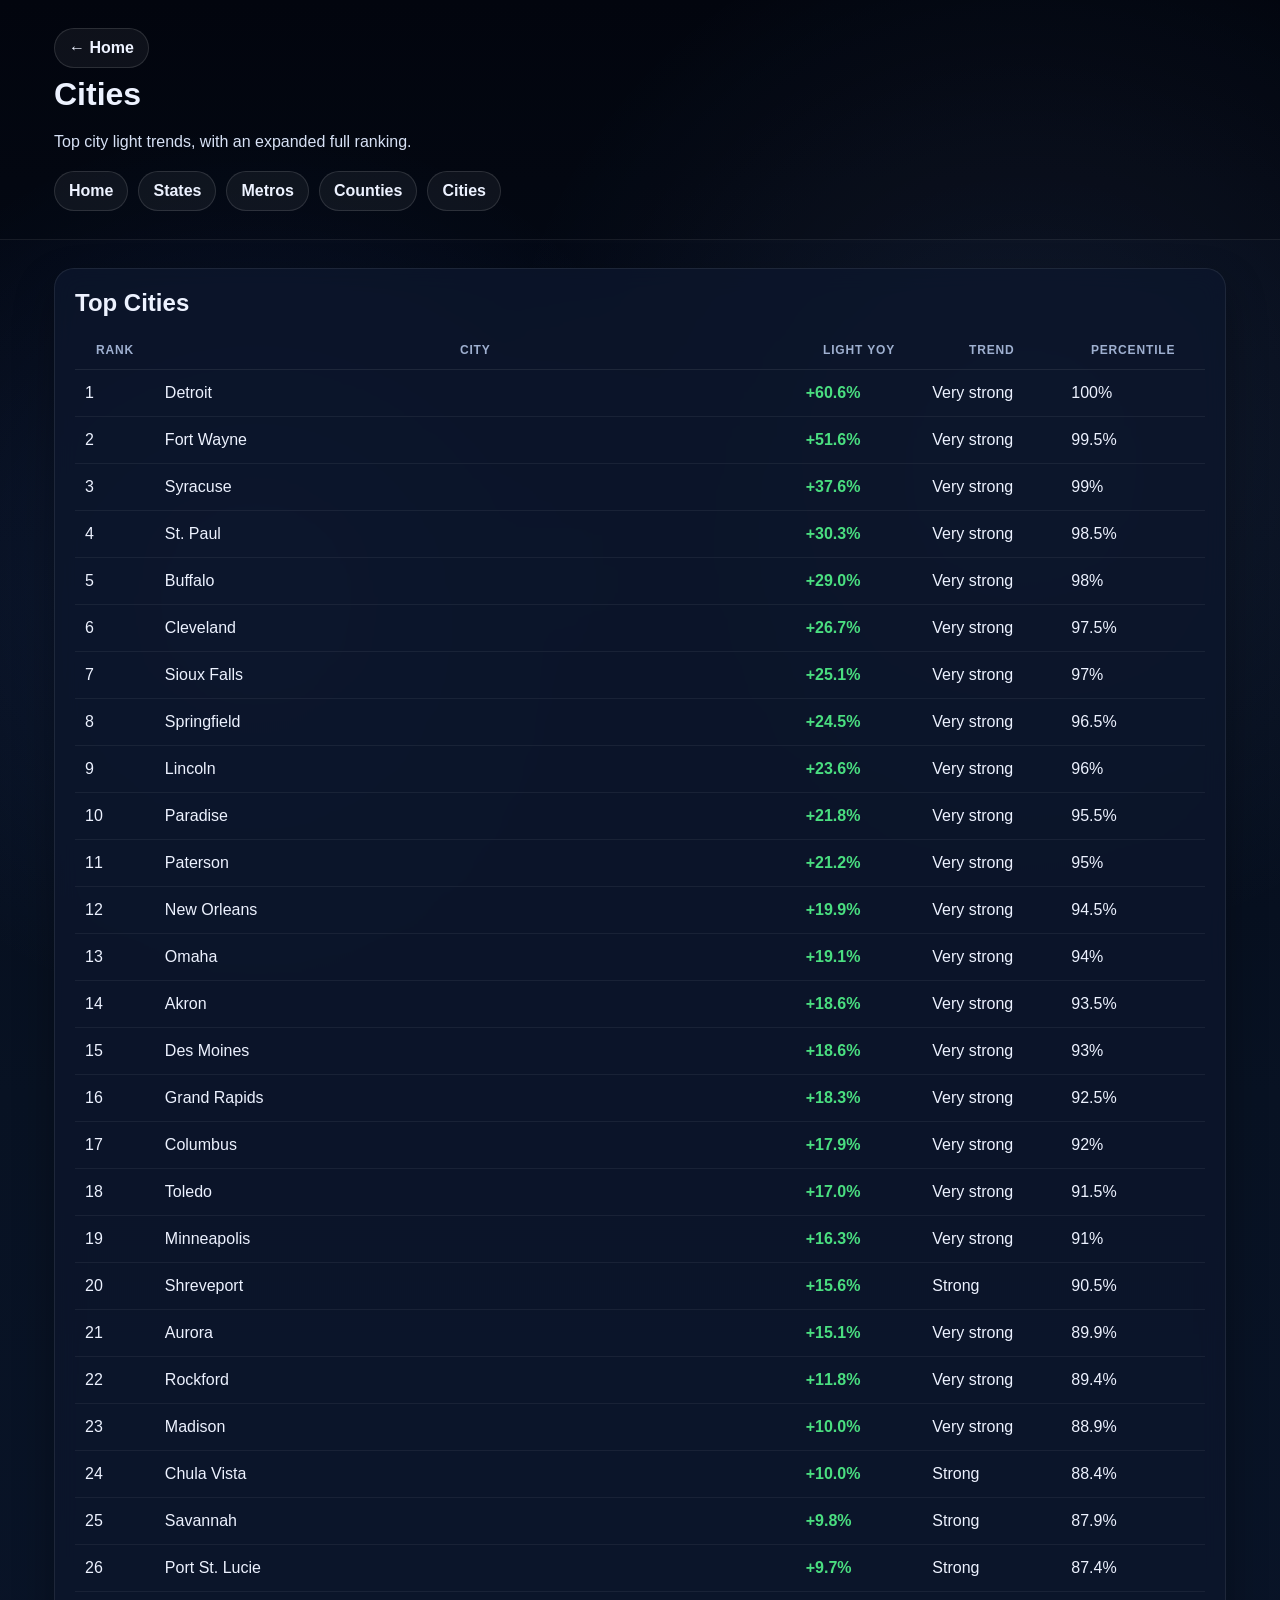
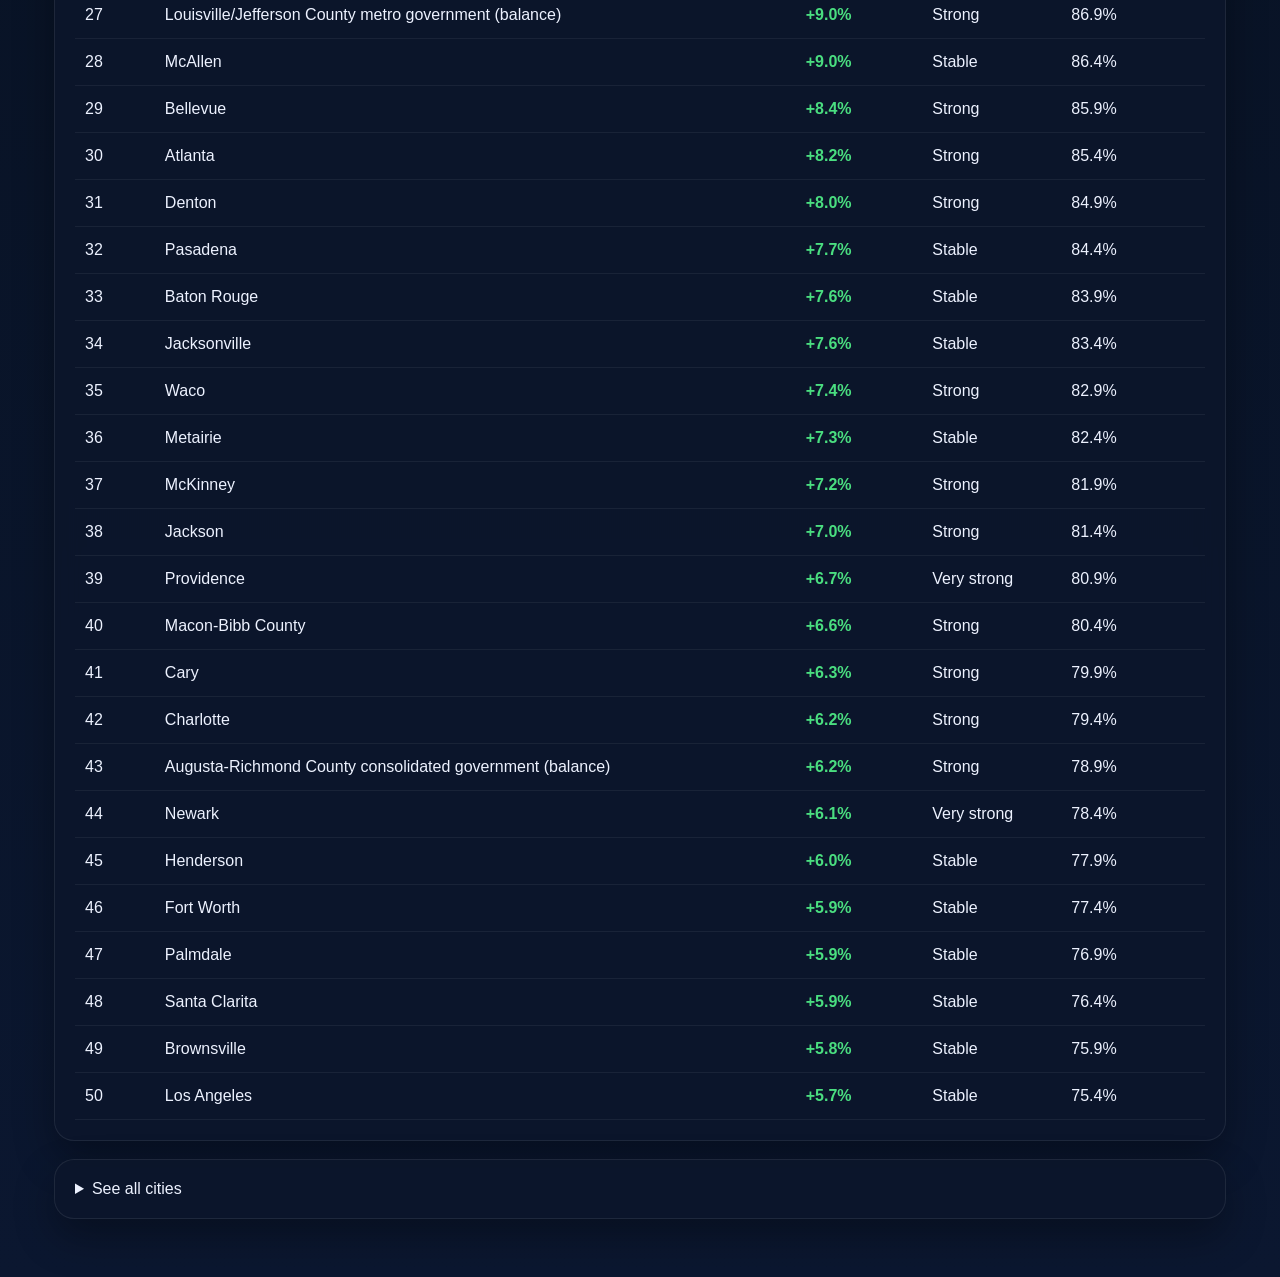
==== docs/cities.html @ ebafcfeb "Finalize streamlined navigation and place profile UX" ====
<!DOCTYPE html>
<html lang="en">
<head>
  <meta charset="utf-8" />
  <title>Cities | Econ Light Monitor</title>
  <meta name="viewport" content="width=device-width, initial-scale=1" />
  <link rel="stylesheet" href="styles.css" />
</head>
<body>
  <header class="sub-hero">
    <div class="wrap sub-hero-inner">
      <div>
        <a class="back-link" href="index.html">← Home</a>
        <h1>Cities</h1>
        <p class="body-copy">Top city light trends, with an expanded full ranking.</p>
      </div>
      <div class="homepage-nav">
        <a class="dataset-link" href="index.html">Home</a>
        <a class="dataset-link" href="states.html">States</a>
        <a class="dataset-link" href="metros.html">Metros</a>
        <a class="dataset-link" href="counties.html">Counties</a>
        <a class="dataset-link" href="cities.html">Cities</a>
      </div>
    </div>
  </header>

  <main class="wrap">
    <section class="card">
      <div class="card-header"><h2>Top Cities</h2></div>
      <div class="table-wrap">
        <table id="topTable">
          <thead><tr><th>Rank</th><th>City</th><th>Light YoY</th><th>Trend</th><th>Percentile</th></tr></thead>
          <tbody></tbody>
        </table>
      </div>
    </section>

    <details class="card expanded-list">
      <summary>See all cities</summary>
      <div class="table-wrap">
        <table id="fullRankingTable">
          <thead><tr><th>Rank</th><th>City</th><th>Light YoY</th><th>Trend</th><th>Percentile</th></tr></thead>
          <tbody></tbody>
        </table>
      </div>
    </details>
  </main>

  <script src="ranking_page.js" data-dataset="cities"></script>
</body>
</html>
---- docs/styles.css ----
:root {
  --bg: #07101f;
  --card: rgba(12, 22, 44, 0.84);
  --border: rgba(255, 255, 255, 0.08);
  --text: #edf2ff;
  --muted: #9fb0d0;
  --accent: #6aa8ff;
  --accent-2: #95c8ff;
  --positive: #4ade80;
  --negative: #fb7185;
  --shadow: 0 18px 40px rgba(0, 0, 0, 0.32);
}

* {
  box-sizing: border-box;
}

body {
  margin: 0;
  font-family: Inter, Arial, sans-serif;
  background:
    radial-gradient(circle at 20% 20%, rgba(87, 138, 255, 0.12), transparent 18%),
    radial-gradient(circle at 80% 15%, rgba(140, 180, 255, 0.1), transparent 20%),
    linear-gradient(180deg, #020611 0%, #081223 38%, #0b1730 100%);
  color: var(--text);
  min-height: 100vh;
  overflow-x: hidden;
}

.stars,
.stars-2,
.stars-3 {
  position: fixed;
  inset: 0;
  pointer-events: none;
  z-index: 0;
  background-repeat: repeat;
  opacity: 0.5;
}

.stars {
  background-image:
    radial-gradient(2px 2px at 20px 30px, rgba(255,255,255,0.85), transparent),
    radial-gradient(1.5px 1.5px at 120px 80px, rgba(255,255,255,0.7), transparent),
    radial-gradient(1.8px 1.8px at 220px 150px, rgba(255,255,255,0.75), transparent),
    radial-gradient(2px 2px at 340px 60px, rgba(255,255,255,0.7), transparent),
    radial-gradient(1.4px 1.4px at 440px 140px, rgba(255,255,255,0.7), transparent);
  background-size: 500px 220px;
}

.stars-2 {
  opacity: 0.25;
  background-image:
    radial-gradient(2px 2px at 40px 120px, rgba(173,216,255,0.9), transparent),
    radial-gradient(1.5px 1.5px at 180px 40px, rgba(173,216,255,0.8), transparent),
    radial-gradient(1.8px 1.8px at 300px 160px, rgba(173,216,255,0.7), transparent);
  background-size: 420px 250px;
}

.stars-3 {
  opacity: 0.15;
  background-image:
    radial-gradient(1.4px 1.4px at 90px 60px, rgba(255,255,255,0.8), transparent),
    radial-gradient(1.2px 1.2px at 260px 130px, rgba(255,255,255,0.8), transparent),
    radial-gradient(1.6px 1.6px at 390px 70px, rgba(255,255,255,0.8), transparent);
  background-size: 460px 260px;
}

.moon {
  position: fixed;
  top: 42px;
  right: 64px;
  width: 88px;
  height: 88px;
  border-radius: 50%;
  background:
    radial-gradient(circle at 35% 30%, rgba(255,255,255,0.92), rgba(235,240,255,0.75) 48%, rgba(230,235,255,0.2) 72%, transparent 75%);
  box-shadow:
    0 0 30px rgba(220,230,255,0.18),
    0 0 80px rgba(200,215,255,0.08);
  z-index: 0;
  opacity: 0.9;
}

.hero {
  position: relative;
  z-index: 1;
  min-height: 560px;
  padding: 56px 24px 34px;
  overflow: hidden;
  border-bottom: 1px solid rgba(255,255,255,0.06);
}

.hero-overlay {
  position: absolute;
  inset: 0;
  background:
    radial-gradient(circle at 50% 10%, rgba(89, 145, 255, 0.2), transparent 28%),
    linear-gradient(180deg, rgba(4, 10, 24, 0.3), rgba(4, 10, 24, 0.75));
}

.hero-globe {
  position: absolute;
  right: -120px;
  top: 40px;
  width: 430px;
  height: 430px;
  border-radius: 50%;
  background:
    radial-gradient(circle at 35% 35%, rgba(255,255,255,0.08), transparent 18%),
    radial-gradient(circle at 45% 52%, rgba(255,208,120,0.14), transparent 10%),
    radial-gradient(circle at 50% 50%, rgba(90,130,255,0.24), rgba(5,14,28,0.92) 60%);
  box-shadow:
    0 0 90px rgba(106,168,255,0.14),
    inset -40px -30px 80px rgba(0,0,0,0.48);
  opacity: 0.95;
}

.city-glow {
  position: absolute;
  left: 0;
  right: 0;
  bottom: -30px;
  height: 150px;
  background:
    linear-gradient(180deg, transparent 0%, rgba(255, 196, 122, 0.02) 20%, rgba(255, 196, 122, 0.08) 60%, rgba(255, 196, 122, 0.14) 100%),
    repeating-linear-gradient(
      90deg,
      rgba(255, 213, 128, 0.18) 0 4px,
      transparent 4px 14px,
      rgba(255, 180, 100, 0.12) 14px 18px,
      transparent 18px 30px
    );
  opacity: 0.7;
}

.wrap {
  position: relative;
  z-index: 1;
  max-width: 1220px;
  margin: 0 auto;
  padding: 0 24px;
}

.hero-inner {
  display: grid;
  grid-template-columns: 1.2fr 0.88fr;
  gap: 28px;
  align-items: center;
}

.eyebrow {
  display: inline-block;
  font-size: 12px;
  letter-spacing: 0.16em;
  text-transform: uppercase;
  color: var(--accent-2);
  margin-bottom: 14px;
}

.hero h1 {
  margin: 0;
  font-size: 60px;
  line-height: 1.02;
  letter-spacing: -0.03em;
}

.hero-main-copy {
  margin: 14px 0 12px;
  font-size: 20px;
  color: #d6e3ff;
  line-height: 1.55;
  max-width: 780px;
}

.hero-subtext {
  color: var(--muted);
  font-size: 14px;
  margin-bottom: 16px;
}

.homepage-nav,
.dataset-toggle {
  display: flex;
  flex-wrap: wrap;
  gap: 10px;
  margin-top: 10px;
}

.dataset-link,
.back-link,
.dataset-btn {
  display: inline-flex;
  align-items: center;
  padding: 10px 14px;
  border-radius: 999px;
  border: 1px solid rgba(255,255,255,0.12);
  background: rgba(255,255,255,0.05);
  color: var(--text);
  text-decoration: none;
  font-weight: 600;
  cursor: pointer;
}

.dataset-btn.active {
  background: rgba(106, 168, 255, 0.18);
  border-color: rgba(106, 168, 255, 0.4);
  color: white;
}

.hero-stat-grid,
.hero-stats {
  display: grid;
  gap: 14px;
}

.glass,
.card,
.summary-card,
.insight-card,
.home-list-card {
  background: rgba(12, 22, 44, 0.84);
  border: 1px solid var(--border);
  border-radius: 20px;
  box-shadow: var(--shadow);
  backdrop-filter: blur(12px);
}

.hero-stat {
  padding: 18px 20px;
}

.stat-label,
.summary-title {
  font-size: 12px;
  text-transform: uppercase;
  letter-spacing: 0.08em;
  color: var(--muted);
  margin-bottom: 10px;
}

.stat-value,
.summary-number {
  font-size: 32px;
  font-weight: 700;
  color: white;
}

.stat-value.small,
.summary-number.small {
  font-size: 24px;
}

.stat-note {
  color: #d7e1f5;
  line-height: 1.5;
}

main.wrap {
  padding-top: 28px;
  padding-bottom: 40px;
}

.intro-grid {
  display: grid;
  grid-template-columns: 1.38fr 0.86fr;
  gap: 18px;
  margin-bottom: 18px;
}

.summary-grid {
  display: grid;
  grid-template-columns: repeat(4, 1fr);
  gap: 18px;
  margin-bottom: 18px;
}

.insight-grid {
  display: grid;
  grid-template-columns: repeat(3, 1fr);
  gap: 18px;
  margin-bottom: 18px;
}

.homepage-lists {
  display: grid;
  grid-template-columns: repeat(2, 1fr);
  gap: 18px;
  margin-bottom: 18px;
}

.card,
.summary-card,
.insight-card,
.home-list-card {
  padding: 20px;
}

.card {
  margin-bottom: 18px;
}

.card-header {
  display: flex;
  justify-content: space-between;
  gap: 12px;
  align-items: center;
  margin-bottom: 14px;
}

.card-header h2 {
  margin: 0;
  font-size: 24px;
}

.badge {
  display: inline-flex;
  align-items: center;
  border-radius: 999px;
  padding: 7px 12px;
  background: rgba(106, 168, 255, 0.12);
  border: 1px solid rgba(106, 168, 255, 0.28);
  color: var(--accent-2);
  font-size: 12px;
  text-transform: uppercase;
  letter-spacing: 0.08em;
}

.badge.positive {
  background: rgba(74, 222, 128, 0.12);
  border-color: rgba(74, 222, 128, 0.25);
  color: #9ef0bb;
}

.badge.negative {
  background: rgba(251, 113, 133, 0.12);
  border-color: rgba(251, 113, 133, 0.25);
  color: #ffb3c0;
}

.intro-text,
.body-copy {
  color: #d7e1f5;
  line-height: 1.65;
}

.callout {
  margin-top: 14px;
  padding: 14px 16px;
  border-radius: 14px;
  background: rgba(255,255,255,0.04);
  border: 1px solid rgba(255,255,255,0.06);
  color: #dbe7ff;
}

.region-controls {
  display: grid;
  grid-template-columns: 1fr 1fr;
  gap: 16px;
  margin-top: 18px;
}

.home-search-controls {
  max-width: 900px;
}

.region-picker-wrap label {
  display: block;
  font-size: 13px;
  color: var(--muted);
  margin-bottom: 8px;
}

#regionPicker,
#regionSearch,
#globalSearch,
#globalSearchResults {
  width: 100%;
  padding: 12px 14px;
  border-radius: 12px;
  border: 1px solid rgba(255,255,255,0.12);
  background: rgba(255,255,255,0.08);
  color: white;
}

#regionPicker option,
#globalSearchResults option {
  background: #0f1c35;
  color: white;
}

.map-box {
  width: 100%;
  height: 530px;
  border-radius: 16px;
  overflow: hidden;
  border: 1px solid rgba(255,255,255,0.06);
  background:
    radial-gradient(circle at 30% 20%, rgba(255,255,255,0.06), transparent 12%),
    linear-gradient(180deg, rgba(6,10,20,0.75), rgba(9,20,38,0.9));
}

.mini-list {
  list-style: none;
  padding: 0;
  margin: 0;
}

.mini-list li {
  display: flex;
  justify-content: space-between;
  gap: 12px;
  padding: 10px 0;
  border-bottom: 1px solid rgba(255,255,255,0.06);
}

.subhead {
  margin: 18px 0 10px;
  font-size: 15px;
  color: var(--muted);
}

.grid {
  display: grid;
  grid-template-columns: 1fr 1fr;
  gap: 18px;
}

.table-wrap {
  overflow-x: auto;
}

table {
  width: 100%;
  border-collapse: collapse;
}

.map-toggle {
  display: flex;
  gap: 8px;
  flex-wrap: wrap;
}

.mini-map-box {
  width: 100%;
  height: 430px;
  border-radius: 16px;
  overflow: hidden;
  border: 1px solid rgba(255,255,255,0.06);
  background:
    radial-gradient(circle at 30% 20%, rgba(255,255,255,0.06), transparent 12%),
    linear-gradient(180deg, rgba(6,10,20,0.75), rgba(9,20,38,0.9));
}

.mini-map-fallback {
  height: 100%;
  display: flex;
  align-items: center;
  justify-content: center;
  color: #cfe1ff;
  text-align: center;
  padding: 20px;
}

thead th {
  font-size: 12px;
  text-transform: uppercase;
  letter-spacing: 0.07em;
  color: var(--muted);
  font-weight: 600;
  padding: 12px 10px;
  border-bottom: 1px solid rgba(255,255,255,0.08);
}

td {
  padding: 14px 10px;
  border-bottom: 1px solid rgba(255,255,255,0.06);
}

tbody tr {
  cursor: pointer;
}

tbody tr:hover {
  background: rgba(255,255,255,0.03);
}

.chart-box {
  height: 360px;
}

.chart-box.large {
  height: 430px;
}

.table-note {
  margin-top: 12px;
  color: var(--muted);
  font-size: 13px;
  line-height: 1.5;
}

.status-card {
  margin-bottom: 18px;
  padding: 16px 18px;
  border-radius: 18px;
  background: rgba(14, 25, 49, 0.72);
  border: 1px solid var(--border);
  box-shadow: var(--shadow);
}

.footer-strip {
  display: flex;
  justify-content: space-between;
  gap: 18px;
  align-items: center;
  padding: 18px 20px;
  border-radius: 18px;
  background: rgba(14, 25, 49, 0.72);
  border: 1px solid var(--border);
  box-shadow: var(--shadow);
  margin-top: 18px;
}

.footer-links {
  display: flex;
  gap: 14px;
  flex-wrap: wrap;
}

.footer-links a {
  color: #cfe1ff;
  text-decoration: none;
}

.sub-hero {
  border-bottom: 1px solid rgba(255,255,255,0.08);
  background: rgba(0,0,0,0.15);
}

.sub-hero-inner {
  padding-top: 28px;
  padding-bottom: 28px;
}

.sub-hero h1 {
  margin: 8px 0 10px;
}

.nowcast-grid {
  display: grid;
  grid-template-columns: repeat(3, 1fr);
  gap: 16px;
}

.pos {
  color: var(--positive);
  font-weight: 700;
}

.neg {
  color: var(--negative);
  font-weight: 700;
}

.neutral {
  color: #dbe7ff;
  font-weight: 700;
}

@media (max-width: 1100px) {
  .hero-inner,
  .intro-grid,
  .summary-grid,
  .insight-grid,
  .homepage-lists,
  .grid,
  .region-controls,
  .nowcast-grid,
  .footer-strip {
    grid-template-columns: 1fr;
    flex-direction: column;
    align-items: stretch;
  }

  .hero h1 {
    font-size: 42px;
  }

  .hero-main-copy {
    font-size: 18px;
  }

  .stat-value {
    font-size: 28px;
  }

  .hero-globe {
    width: 280px;
    height: 280px;
    right: -60px;
    top: 90px;
  }

  .map-box {
    height: 400px;
  }

  .moon {
    right: 20px;
    top: 20px;
    width: 68px;
    height: 68px;
  }


.search-card {
  margin-top: 18px;
  max-width: 900px;
  padding: 16px;
  border-radius: 18px;
  background: rgba(12, 22, 44, 0.7);
  border: 1px solid rgba(255,255,255,0.08);
  box-shadow: var(--shadow);
}

.search-card label {
  display: block;
  font-size: 13px;
  color: var(--muted);
  margin-bottom: 8px;
}

.search-card input,
.search-card select {
  width: 100%;
  padding: 12px 14px;
  border-radius: 12px;
  border: 1px solid rgba(255,255,255,0.12);
  background: rgba(255,255,255,0.08);
  color: white;
  margin-top: 8px;
}

.primary-link {
  background: rgba(106, 168, 255, 0.18);
  border-color: rgba(106, 168, 255, 0.4);
}

.home-main-grid {
  display: grid;
  grid-template-columns: 1.45fr 0.8fr;
  gap: 18px;
  margin-bottom: 18px;
}

.home-map-card,
.home-side-card {
  min-height: 100%;
}

.compact-summary-grid {
  margin-bottom: 18px;
}

.simple-steps {
  display: grid;
  gap: 12px;
}

.step-item {
  display: grid;
  grid-template-columns: 34px 1fr;
  gap: 12px;
  align-items: start;
  color: #d7e1f5;
  line-height: 1.55;
}

.step-num {
  width: 34px;
  height: 34px;
  display: inline-flex;
  align-items: center;
  justify-content: center;
  border-radius: 999px;
  background: rgba(106, 168, 255, 0.14);
  border: 1px solid rgba(106, 168, 255, 0.28);
  color: #dbe7ff;
  font-weight: 700;
}

.mini-divider {
  height: 1px;
  background: rgba(255,255,255,0.08);
  margin: 18px 0;
}

.clean-list {
  margin: 0;
  padding-left: 18px;
  color: #d7e1f5;
  line-height: 1.7;
}

.less-top-gap {
  margin-top: 0;
}

.less-bottom-gap {
  margin-bottom: 10px;
}

.text-link {
  color: #cfe1ff;
  text-decoration: none;
}

@media (max-width: 1100px) {
  .home-main-grid {
    grid-template-columns: 1fr;
  }
}


.simple-hero {
  min-height: 430px;
}

.single-column-hero {
  display: block;
}

.narrow-hero-copy {
  max-width: 820px;
}

.three-up {
  grid-template-columns: repeat(3, 1fr);
}

.state-picker-card {
  margin-bottom: 18px;
}

.profile-metric-list {
  display: grid;
  gap: 10px;
  color: #d7e1f5;
  line-height: 1.6;
}

.clickable-card {
  cursor: pointer;
}

.clickable-card:hover {
  background: rgba(255,255,255,0.04);
}

.neg,
.pos,
.neutral {
  font-weight: 700;
}

@media (max-width: 1100px) {
  .three-up {
    grid-template-columns: 1fr;
  }
}


.simple-hero {
  min-height: 430px;
}

.single-column-hero {
  display: block;
}

.narrow-hero-copy {
  max-width: 820px;
}

.hero-globe {
  display: none;
}

.three-up {
  grid-template-columns: repeat(3, 1fr);
}

.state-picker-card {
  margin-bottom: 18px;
}

.profile-metric-list {
  display: grid;
  gap: 10px;
  color: #d7e1f5;
  line-height: 1.6;
}

.clickable-card {
  cursor: pointer;
}

.clickable-card:hover {
  background: rgba(255,255,255,0.04);
}

.expanded-list summary {
  cursor: pointer;
  font-weight: 700;
  color: #edf2ff;
  padding: 4px 0 14px;
}

.expanded-list[open] summary {
  border-bottom: 1px solid rgba(255,255,255,0.08);
  margin-bottom: 12px;
}

.search-card {
  margin-top: 18px;
  max-width: 900px;
  padding: 16px;
  border-radius: 18px;
  background: rgba(12, 22, 44, 0.7);
  border: 1px solid rgba(255,255,255,0.08);
  box-shadow: var(--shadow);
}

.search-card label {
  display: block;
  font-size: 13px;
  color: var(--muted);
  margin-bottom: 8px;
}

.search-card input,
.search-card select {
  width: 100%;
  padding: 12px 14px;
  border-radius: 12px;
  border: 1px solid rgba(255,255,255,0.12);
  background: rgba(255,255,255,0.08);
  color: white;
  margin-top: 8px;
}

.search-card select option {
  background: #0f1c35;
  color: white;
}

.primary-link {
  background: rgba(106, 168, 255, 0.18);
  border-color: rgba(106, 168, 255, 0.4);
}

.home-main-grid {
  display: grid;
  grid-template-columns: 1.45fr 0.8fr;
  gap: 18px;
  margin-bottom: 18px;
}

.simple-steps {
  display: grid;
  gap: 12px;
}

.step-item {
  display: grid;
  grid-template-columns: 34px 1fr;
  gap: 12px;
  align-items: start;
  color: #d7e1f5;
  line-height: 1.55;
}

.step-num {
  width: 34px;
  height: 34px;
  display: inline-flex;
  align-items: center;
  justify-content: center;
  border-radius: 999px;
  background: rgba(106, 168, 255, 0.14);
  border: 1px solid rgba(106, 168, 255, 0.28);
  color: #dbe7ff;
  font-weight: 700;
}

.mini-divider {
  height: 1px;
  background: rgba(255,255,255,0.08);
  margin: 18px 0;
}

.map-toggle {
  display: flex;
  gap: 8px;
  flex-wrap: wrap;
}

.mini-map-box {
  width: 100%;
  height: 430px;
  border-radius: 16px;
  overflow: hidden;
  border: 1px solid rgba(255,255,255,0.06);
  background:
    radial-gradient(circle at 30% 20%, rgba(255,255,255,0.06), transparent 12%),
    linear-gradient(180deg, rgba(6,10,20,0.75), rgba(9,20,38,0.9));
}

.mini-map-fallback {
  height: 100%;
  display: flex;
  align-items: center;
  justify-content: center;
  color: #cfe1ff;
  text-align: center;
  padding: 20px;
}

@media (max-width: 1100px) {
  .three-up,
  .home-main-grid {
    grid-template-columns: 1fr;
  }
}


}
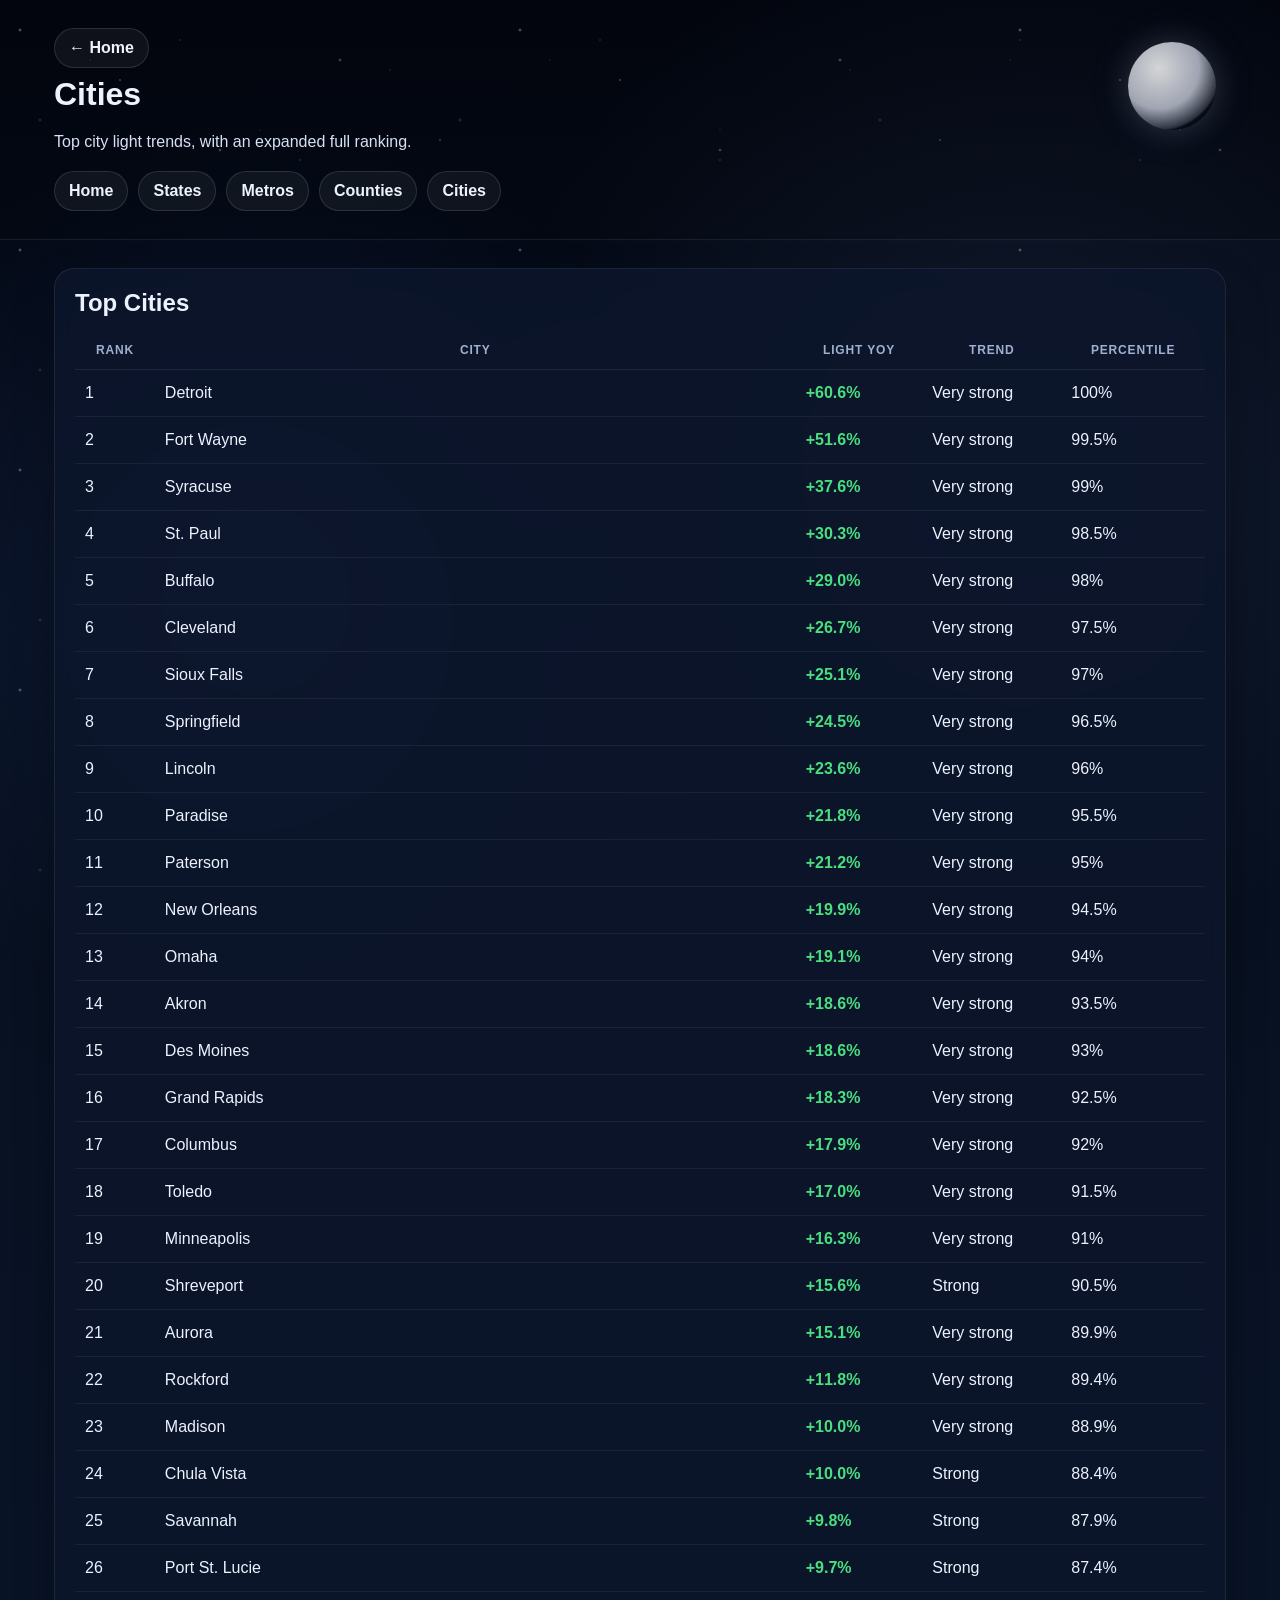
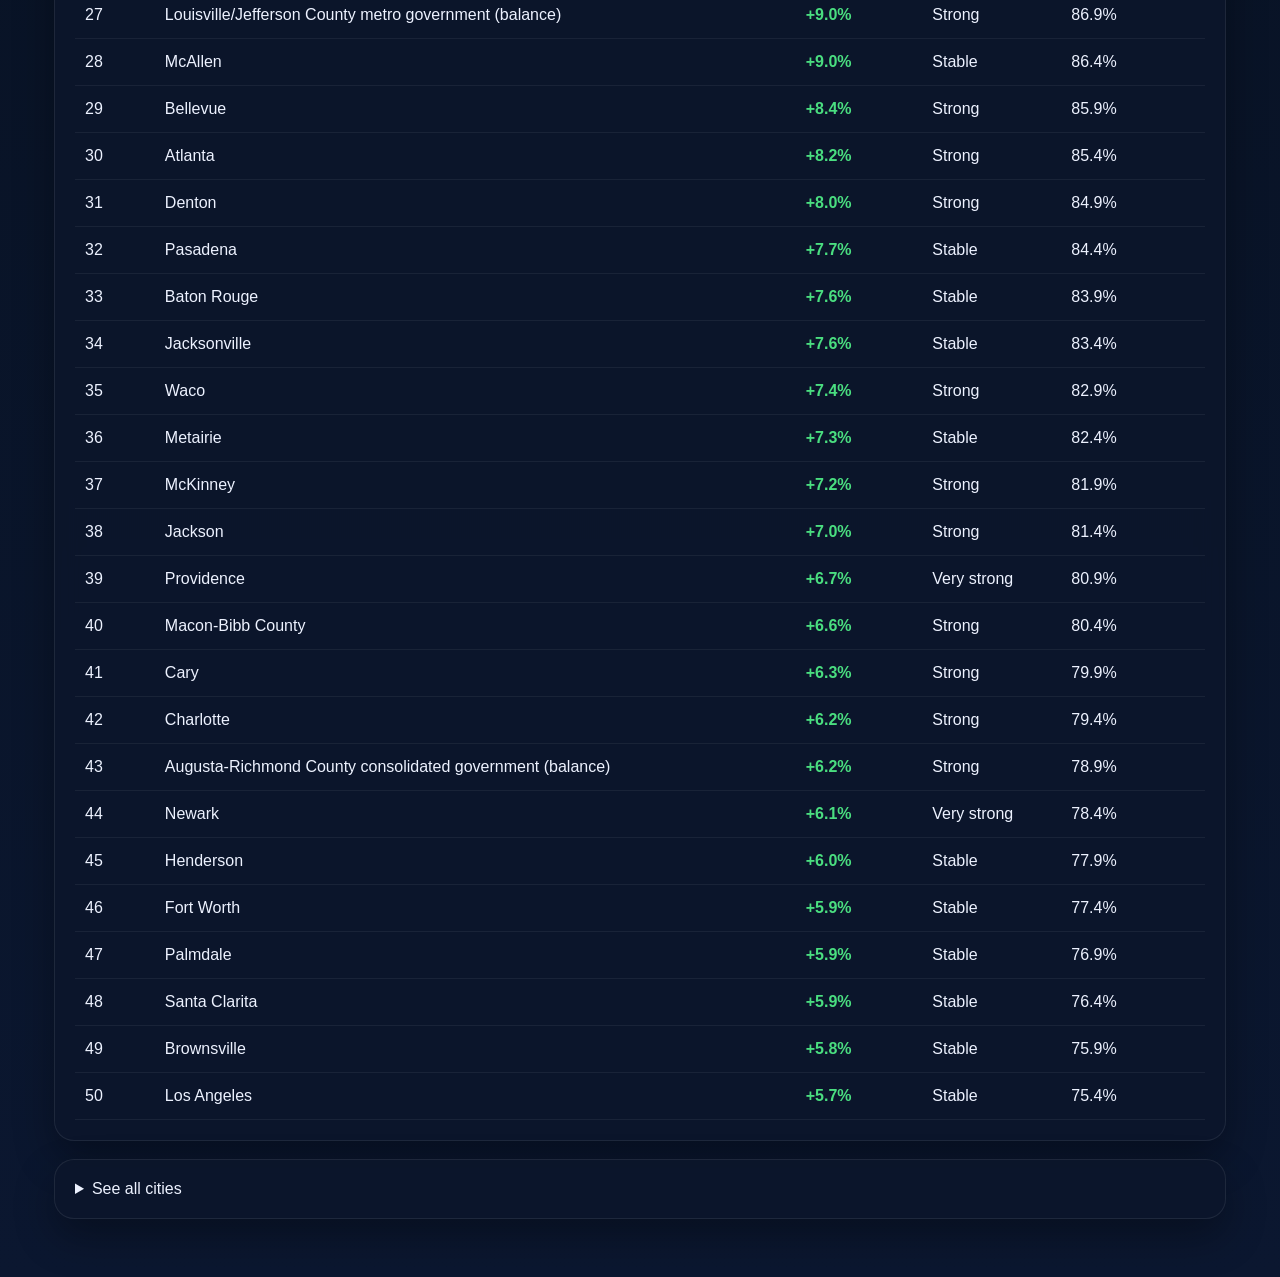
==== commit 28ffd013: "Polish UX with dataset rankings, county maps, and profile navigation" ====
--- a/docs/cities.html
+++ b/docs/cities.html
@@ -7,6 +7,11 @@
   <link rel="stylesheet" href="styles.css" />
 </head>
 <body>
+  <div class="stars"></div>
+  <div class="stars stars-2"></div>
+  <div class="stars stars-3"></div>
+  <div class="moon"></div>
+
   <header class="sub-hero">
     <div class="wrap sub-hero-inner">
       <div>
--- a/docs/styles.css
+++ b/docs/styles.css
@@ -933,7 +933,42 @@
     grid-template-columns: 1fr;
   }
 }
-
-
-}
-
+.hero-globe,
+.extra-circle,
+.decorative-circle {
+  display: none !important;
+}
+
+.city-glow {
+  opacity: 0.28;
+  height: 80px;
+}
+
+body::before {
+  content: "";
+  position: fixed;
+  inset: 0;
+  pointer-events: none;
+  background:
+    radial-gradient(circle at 20% 18%, rgba(255,255,255,0.08), transparent 2px),
+    radial-gradient(circle at 70% 22%, rgba(255,255,255,0.07), transparent 1.5px),
+    radial-gradient(circle at 40% 75%, rgba(255,255,255,0.06), transparent 1.5px),
+    radial-gradient(circle at 85% 65%, rgba(255,255,255,0.05), transparent 2px);
+  background-size: 260px 220px;
+  z-index: 0;
+}
+
+.profile-nav-arrows {
+  display: flex;
+  gap: 10px;
+  flex-wrap: wrap;
+  margin-top: 14px;
+}
+
+.profile-nav-arrows button:disabled {
+  opacity: 0.45;
+  cursor: not-allowed;
+}
+
+}
+
